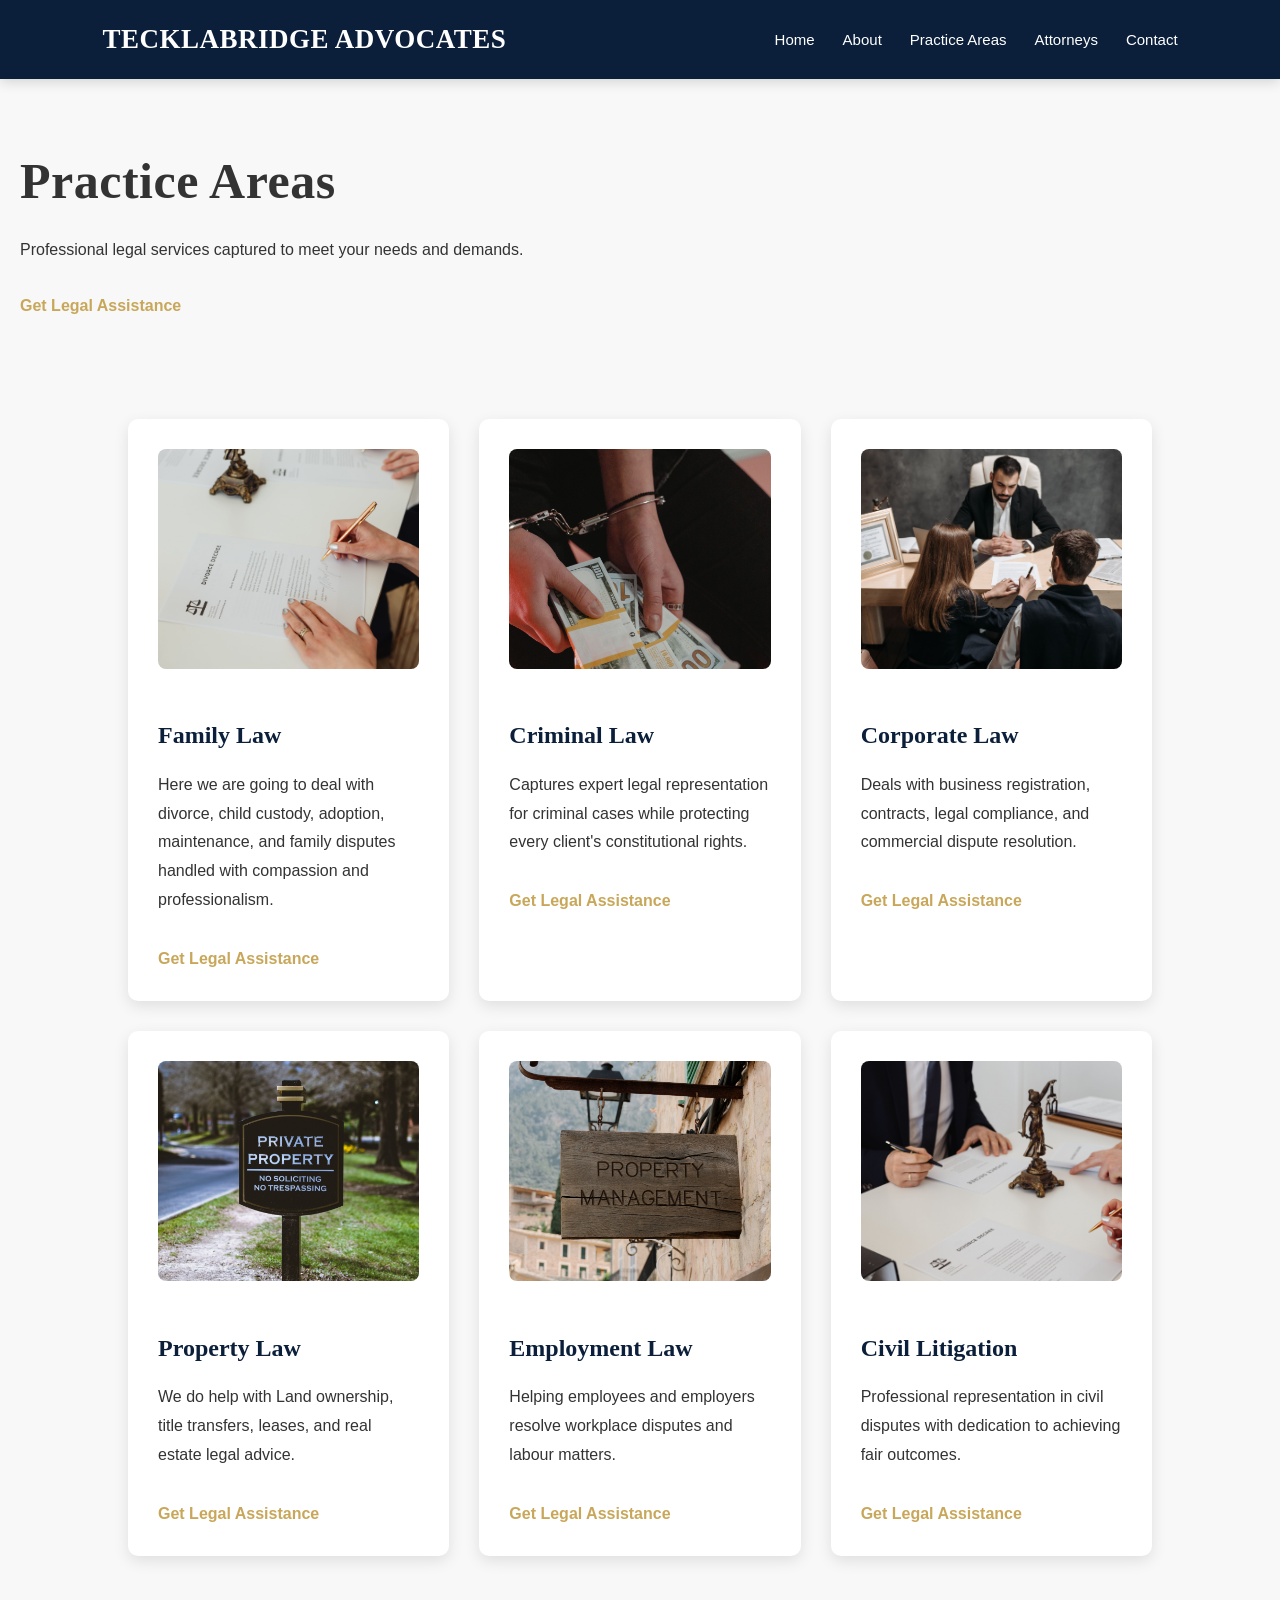
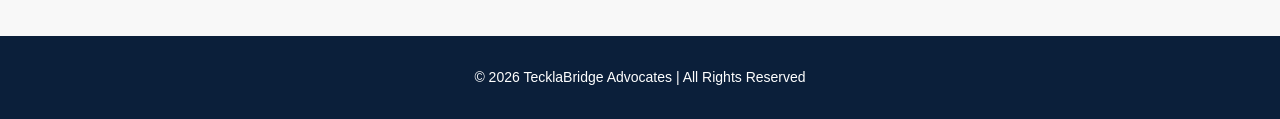
==== practice.html @ dd6d36a7 "main" ====
<!DOCTYPE html>
<html lang="en">
<head>
    <meta charset="UTF-8">
    <meta name="viewport" content="width=\, initial-scale=1.0">
    <title>practice Areas</title>
    <link rel="stylesheet" href="style.css">
</head>
<body>
    <nav>
        <div class="logo">
            TECKLABRIDGE ADVOCATES
        </div>
        <ul>
        <li><a href="index.html">Home</a></li>
        <li><a href="about.html">About</a></li>
        <li><a href="practice.html">Practice Areas</a></li>
        <li><a href="attorneys.html">Attorneys</a></li>
        <li><a href="contact.html">Contact</a></li>
    </ul>
</nav>

<section class="practice-hero">
    <div class="hero-text">
        <h1>Practice Areas</h1>
        <p>Professional legal services captured to meet your needs and demands.</p>
         <a href="contact.html" class="learn-button">
        Get Legal Assistance
    </a>
    </div>
</section>

<section class="practice-section">

    <div class="practice-card">
        <img src="images2/pexels-karola-g-7876053.jpg" alt="Family law">
        <h2>Family Law</h2>
        <p> Here we are going to deal with divorce, child custody, adoption, maintenance, and family disputes handled with compassion and professionalism.</p>
         <a href="contact.html" class="learn-button">
        Get Legal Assistance
    </a>
    </div>

    <div class="practice-card">
        <img src="images2/pexels-tima-miroshnichenko-6266697.jpg" alt="Criminal law">
        <h2>Criminal Law</h2>
        <p>Captures expert legal representation for criminal cases while protecting every client's constitutional rights.</p>
         <a href="contact.html" class="learn-button">
        Get Legal Assistance
    </a>
    </div>

    <div class="practice-card">
        <img src="images2/pexels-pavel-danilyuk-8112153.jpg" alt="Corparate law">
        <h2>Corporate Law</h2>
        <p>Deals with business registration, contracts, legal compliance, and commercial dispute resolution.</p>
         <a href="contact.html" class="learn-button">
        Get Legal Assistance
    </a>
    </div>

    <div class="practice-card">
        <img src="images2/pexels-travis-saylor-271738-951375.jpg" alt="Property law">
        <h2>Property Law</h2>
        <p>We do help with Land ownership, title transfers, leases, and real estate legal advice.</p>
         <a href="contact.html" class="learn-button">
        Get Legal Assistance
    </a>
    </div>

    <div class="practice-card">
        <img src="images2/pexels-raymond-petrik-1448389535-31493653.jpg" alt="Employment law">
        <h2>Employment Law</h2>
        <p>Helping employees and employers resolve workplace disputes and labour matters.</p>
         <a href="contact.html" class="learn-button">
        Get Legal Assistance
    </a>
    </div>

    <div class="practice-card">
        <img src="images2/pexels-karola-g-7876045.jpg" alt="Civil litigation">
        <h2>Civil Litigation</h2>
        <p>Professional representation in civil disputes with dedication to achieving fair outcomes.</p>

         <a href="contact.html" class="learn-button">
        Get Legal Assistance
    </a>
    </div>

</section>

<footer>
    <p>&copy; 2026 TecklaBridge Advocates | All Rights Reserved</p>
</footer>

</body>
</html>
        

    </nav>
</body>
</html>
---- style.css ----
*{
    margin:0
    padding:0
    box-sizing:border-box;
}

body{
    font-family: Georgia, 'Times New Roman', Times, serif;
    background:fixed;
    background-color:#f8f8f8;
    color:#333;
}

nav{
    background-color: midnightblue;
    display: flex;
    justify-content: space-between;
    padding: 20px 8%;
    font-size: 18px;
}

nav ul{
    display: flex;
    list-style: none;
}
nav ul li{
    margin-left: 30px;
}
nav ul li a{
    text-decoration: none;
    color: white;
}

.hero{
    height: 90vh;
    display: flex;
    justify-content: center;
    align-items: center;
    text-align: center;
    color: white;
    background: linear-gradient(hsla(234, 52%, 31%, 0.55),rgba(0,0,0,.55)),url(images/pexels-ekaterina-bolovtsova-6077091.jpg);
    background-size: cover;
    background-position: center;
}

.logo{
    color: white;
    font-size: 30px;
    font-family: Verdana, Geneva, Tahoma, sans-serif;
    font-weight: bold;
}

.button{
    display: inline-block;
    margin-top: 35px;
    background-color: royalblue;
    padding: 15px 35px;
    text-decoration: none;
    border-radius: 5px;
    transition: 4s;
}

.button:hover{
    background:white;
    color: skyblue;
}

/* ABOUT PAGE */

.about-hero{

height:50vh;

background:linear-gradient(rgba(0,0,0,.6),rgba(0,0,0,.6)),
url("images/pexels-mikhail-nilov-8731038.jpg");

background-size:cover;

background-position:center;

display:flex;

justify-content:center;

align-items:center;

text-align:center;

color:white;

}

.about-hero h1{

font-size:50px;

margin-bottom:15px;

}

.about-section{

padding:70px 10%;

line-height:1.8;

text-align:center;

}

.about-section h2{

margin-bottom:20px;

color:#0B1F3A;

}

.mission-vision{

display:flex;

justify-content:space-around;

padding:60px 10%;

gap:30px;

}

.box{

background:white;

padding:30px;

border-radius:10px;

box-shadow:0 5px 15px rgba(0,0,0,.15);

}

.values{

padding:70px 10%;

background:#f4f4f4;

text-align:center;

}

.value-container{

display:grid;

grid-template-columns:repeat(4,1fr);

gap:20px;

margin-top:40px;

}

.value-card{

background:white;

padding:30px;

border-radius:10px;

box-shadow:0 5px 15px rgba(0,0,0,.1);

transition:.3s;

}

.value-card:hover{

transform:translateY(-10px);

}

footer{

background:#0B1F3A;

color:white;

padding:20px;

text-align:center;

margin-top:50px;

}

.about-hero{
    height: 60vh;
}

.about-section p{
    font-size:18px;
}

.box{
    transition:0.4s;
}

.box:hover{
    transform:translateY(-8px);
    box-shadow:0 10px 25px rgba(0,0,0,.2);
}

color:#C8A75A;

/* PRACTICE PAGE */

.practice-hero{
    height:50vh;
    background:linear-gradient(rgba(0,0,0,.6),rgba(0,0,0,.6)),
    url("images/pexels-philevenphotos-36655196.jpg");

    background-size:cover;
    background-position:center;

    display:flex;
    justify-content:center;
    align-items:center;

    color:white;
    text-align:center;
}

.practice-hero h1{
    font-size:50px;
    margin-bottom:15px;
}

.practice-section{
    display:grid;
    grid-template-columns:repeat(auto-fit,minmax(300px,1fr));
    gap:30px;

    padding:80px 10%;
}

.practice-card{
    background:white;
    padding:30px;

    border-radius:10px;

    box-shadow:0 5px 15px rgba(0,0,0,.1);

    transition:.4s;
}

.practice-card:hover{
    transform:translateY(-10px);

    box-shadow:0 15px 30px rgba(0,0,0,.2);
}

.practice-card h2{
    color:#0B1F3A;
    margin-bottom:15px;
}

.practice-card p{
    line-height:1.8;
}

/* for image */
.practice-card img{
    width:100%;
    height:220px;
    object-fit:cover;
    border-radius:8px;
    margin-bottom:20px;
}



/* attornrys page */
/* =========================
   ATTORNEYS PAGE
========================= */

.attorneys-hero{
    height:50vh;

    background:
    linear-gradient(rgba(0,0,0,.65),rgba(0,0,0,.65)),
    url("images/pexels-sora-shimazaki-5673478.jpg");

    background-size:cover;
    background-position:center;

    display:flex;
    justify-content:center;
    align-items:center;

    text-align:center;

    color:white;
}

.attorneys-hero h1{
    font-size:50px;
    margin-bottom:15px;
}


/* ATTORNEYS SECTION */

.attorneys-section{
    padding:70px 10%;

    text-align:center;
}

.attorneys-section h2{
    font-size:35px;

    margin-bottom:20px;

    color:#0B1F3A;
}

.attorneys-intro{
    max-width:800px;

    margin:0 auto 50px;

    line-height:1.8;
}


/* ATTORNEY CARDS */

.attorneys-container{

    display:grid;

    grid-template-columns:
    repeat(auto-fit,minmax(280px,1fr));

    gap:30px;
}


.attorney-card{

    background:white;

    border-radius:10px;

    overflow:hidden;

    box-shadow:
    0 5px 15px rgba(0,0,0,.12);

    transition:.4s;
}


.attorney-card:hover{

    transform:translateY(-10px);

    box-shadow:
    0 15px 30px rgba(0,0,0,.2);
}


.attorney-card img{

    width:100%;

    height:300px;

    object-fit:cover;
}


.attorney-info{

    padding:25px;
}


.attorney-info h3{

    font-size:24px;

    color:#0B1F3A;

    margin-bottom:8px;
}


.attorney-info .position{

    color:#C8A75A;

    font-weight:bold;

    margin-bottom:15px;
}


.attorney-info p{

    line-height:1.7;
}


/* contact us  */
/* =========================
   CONTACT PAGE
========================= */

.contact-hero{

    height:50vh;

    background:
    linear-gradient(
        rgba(0,0,0,.65),
        rgba(0,0,0,.65)
    ),
    url("images2/pexels-ekaterina-bolovtsova-6077171.jpg");

    background-size:cover;

    background-position:center;

    display:flex;

    justify-content:center;

    align-items:center;

    text-align:center;

    color:white;
}


.contact-hero h1{

    font-size:50px;

    margin-bottom:15px;
}


/* CONTACT SECTION */

.contact-section{

    display:grid;

    grid-template-columns:
    1fr 1fr;

    gap:50px;

    padding:80px 10%;

}


/* CONTACT INFORMATION */

.contact-info{

    padding:20px;
}


.contact-info h2{

    font-size:35px;

    color:#0B1F3A;

    margin-bottom:20px;
}


.contact-info > p{

    line-height:1.8;

    margin-bottom:30px;
}


.contact-item{

    margin-bottom:25px;

}


.contact-item h3{

    color:#0B1F3A;

    margin-bottom:8px;

}


.contact-item p{

    line-height:1.6;

}


/* FORM */

.contact-form{

    background:white;

    padding:35px;

    border-radius:10px;

    box-shadow:
    0 5px 20px rgba(0,0,0,.12);

}


.contact-form h2{

    color:#0B1F3A;

    font-size:30px;

    margin-bottom:10px;

}


.contact-form > p{

    margin-bottom:25px;

}


/* FORM ELEMENTS */

.contact-form label{

    display:block;

    margin-top:15px;

    margin-bottom:7px;

    font-weight:bold;

}


.contact-form input,
.contact-form select,
.contact-form textarea{

    width:100%;

    padding:13px;

    border:1px solid #ddd;

    border-radius:5px;

    font-family:inherit;

    font-size:15px;

    box-sizing:border-box;

}


.contact-form textarea{

    resize:vertical;

}


/* SUBMIT BUTTON */

.contact-form button{

    margin-top:25px;

    width:100%;

    padding:15px;

    border:none;

    border-radius:5px;

    background:#0B1F3A;

    color:white;

    font-size:16px;

    font-weight:bold;

    cursor:pointer;

    transition:.4s;

}


.contact-form button:hover{

    background:#C8A75A;

    color:#111;

}

/* =====================================================
   LEXBRIDGE ADVOCATES
   FINAL PROFESSIONAL STYLING
===================================================== */


/* =========================
   GLOBAL STYLING
========================= */

html {
    scroll-behavior: smooth;
}

body {
    margin: 0;
    padding: 0;
    font-family: 'Poppins', sans-serif;
    color: #333;
    background: #f8f8f8;
    line-height: 1.6;
}


/* =========================
   NAVIGATION
========================= */

nav {
    background: #0B1F3A;

    display: flex;
    justify-content: space-between;
    align-items: center;

    padding: 18px 8%;

    position: sticky;
    top: 0;

    z-index: 1000;

    box-shadow: 0 3px 12px rgba(0,0,0,.15);
}


.logo {
    color: white;

    font-family: 'Playfair Display', serif;

    font-size: 27px;

    font-weight: 700;

    letter-spacing: .5px;
}


nav ul {
    display: flex;

    list-style: none;

    margin: 0;
    padding: 0;

    gap: 28px;
}


nav ul li {
    margin: 0;
}


nav ul li a {
    color: white;

    text-decoration: none;

    font-size: 15px;

    font-weight: 500;

    position: relative;

    transition: .3s;
}


nav ul li a:hover {
    color: #C8A75A;
}


/* GOLD LINE UNDER NAV LINKS */

nav ul li a::after {

    content: "";

    position: absolute;

    width: 0;

    height: 2px;

    background: #C8A75A;

    left: 0;

    bottom: -7px;

    transition: .3s;
}


nav ul li a:hover::after {
    width: 100%;
}


/* =========================
   GENERAL HEADINGS
========================= */

h1,
h2,
h3 {

    font-family: 'Playfair Display', serif;
}


h2 {
    color: #0B1F3A;
}


/* =========================
   HERO SECTIONS
========================= */

.hero,
.about-hero,
.practice-hero,
.attorneys-hero,
.contact-hero {

    position: relative;

    overflow: hidden;
}


.hero-text {

    max-width: 850px;

    padding: 20px;

    animation: fadeUp 1.2s ease;
}


.hero h1,
.about-hero h1,
.practice-hero h1,
.attorneys-hero h1,
.contact-hero h1 {

    font-family: 'Playfair Display', serif;

    letter-spacing: .5px;
}


/* =========================
   HERO ANIMATION
========================= */

@keyframes fadeUp {

    from {

        opacity: 0;

        transform: translateY(30px);

    }

    to {

        opacity: 1;

        transform: translateY(0);

    }

}


/* =========================
   BUTTONS
========================= */

.btn {

    transition:
        transform .3s ease,
        background .3s ease,
        box-shadow .3s ease;
}


.btn:hover {

    transform: translateY(-3px);

    box-shadow:
        0 8px 20px rgba(0,0,0,.2);
}


/* =========================
   PRACTICE CARDS
========================= */

.practice-card {

    overflow: hidden;

    transition:
        transform .4s ease,
        box-shadow .4s ease;
}


.practice-card:hover {

    transform: translateY(-10px);

    box-shadow:
        0 15px 30px rgba(0,0,0,.18);
}


.practice-card img {

    transition:
        transform .5s ease;
}


.practice-card:hover img {

    transform: scale(1.05);
}


/* =========================
   ABOUT CARDS
========================= */

.box,
.value-card {

    transition:
        transform .4s ease,
        box-shadow .4s ease;
}


.box:hover,
.value-card:hover {

    transform: translateY(-8px);

    box-shadow:
        0 12px 25px rgba(0,0,0,.15);
}


/* =========================
   ATTORNEY CARDS
========================= */

.attorney-card {

    overflow: hidden;

    transition:
        transform .4s ease,
        box-shadow .4s ease;
}


.attorney-card:hover {

    transform: translateY(-10px);

    box-shadow:
        0 15px 30px rgba(0,0,0,.18);
}


.attorney-card img {

    transition:
        transform .5s ease;
}


.attorney-card:hover img {

    transform: scale(1.04);
}


/* =========================
   CONTACT FORM
========================= */

.contact-form input,
.contact-form select,
.contact-form textarea {

    transition:
        border .3s ease,
        box-shadow .3s ease;
}


.contact-form input:focus,
.contact-form select:focus,
.contact-form textarea:focus {

    outline: none;

    border-color: #C8A75A;

    box-shadow:
        0 0 0 3px rgba(200,167,90,.15);
}


.contact-form button {

    transition:
        transform .3s ease,
        background .3s ease,
        box-shadow .3s ease;
}


.contact-form button:hover {

    transform: translateY(-3px);

    box-shadow:
        0 8px 18px rgba(0,0,0,.2);
}


/* =========================
   FOOTER
========================= */

footer {

    background: #0B1F3A;

    color: white;

    text-align: center;

    padding: 30px 20px;

    margin-top: 0;
}


footer p {

    margin: 0;

    font-size: 14px;
}


/* =====================================================
   TABLET RESPONSIVENESS
===================================================== */

@media (max-width: 900px) {

    nav {

        padding: 18px 5%;

    }


    nav ul {

        gap: 15px;

    }


    nav ul li a {

        font-size: 14px;

    }


    .hero h1 {

        font-size: 48px;

    }


    .about-hero h1,
    .practice-hero h1,
    .attorneys-hero h1,
    .contact-hero h1 {

        font-size: 45px;

    }


    .mission-vision {

        padding: 50px 6%;

    }


    .value-container {

        grid-template-columns:
        repeat(2, 1fr);

    }


    .contact-section {

        padding: 60px 6%;

        gap: 30px;

    }

}


/* =====================================================
   MOBILE RESPONSIVENESS
===================================================== */

@media (max-width: 700px) {


    /* NAVIGATION */

    nav {

        flex-direction: column;

        padding: 20px;

        gap: 15px;

        position: relative;

    }


    .logo {

        font-size: 25px;

        text-align: center;

    }


    nav ul {

        flex-wrap: wrap;

        justify-content: center;

        gap: 12px 18px;

    }


    nav ul li a {

        font-size: 13px;

    }


    /* HOME HERO */

    .hero {

        height: 75vh;

    }


    .hero h1 {

        font-size: 38px;

        line-height: 1.2;

    }


    .hero p {

        width: 90%;

        font-size: 15px;

        line-height: 1.7;

    }


    /* OTHER HEROES */

    .about-hero,
    .practice-hero,
    .attorneys-hero,
    .contact-hero {

        height: 45vh;

    }


    .about-hero h1,
    .practice-hero h1,
    .attorneys-hero h1,
    .contact-hero h1 {

        font-size: 36px;

        line-height: 1.2;

    }


    .hero-text {

        padding: 15px;

    }


    /* ABOUT */

    .about-section {

        padding: 50px 7%;

    }


    .about-section p {

        font-size: 15px;

    }


    /* MISSION & VISION */

    .mission-vision {

        flex-direction: column;

        padding: 50px 7%;

    }


    .box {

        width: auto;

    }


    /* VALUES */

    .values {

        padding: 50px 7%;

    }


    .value-container {

        grid-template-columns: 1fr;

        gap: 20px;

    }


    /* PRACTICE AREAS */

    .practice-section {

        grid-template-columns: 1fr;

        padding: 50px 7%;

    }


    .practice-card {

        width: auto;

    }


    .practice-card img {

        height: 230px;

    }


    /* ATTORNEYS */

    .attorneys-section {

        padding: 50px 7%;

    }


    .attorneys-container {

        grid-template-columns: 1fr;

    }


    .attorney-card img {

        height: 320px;

    }


    /* CONTACT */

    .contact-section {

        grid-template-columns: 1fr;

        padding: 50px 7%;

    }


    .contact-info {

        padding: 0;

    }


    .contact-form {

        padding: 25px;

    }


    .contact-form h2 {

        font-size: 26px;

    }


    /* BUTTON */

    .btn {

        padding: 13px 25px;

        font-size: 14px;

    }


    /* FOOTER */

    footer {

        padding: 25px 15px;

    }

}


/* =====================================================
   SMALL PHONES
===================================================== */

@media (max-width: 400px) {

    .logo {

        font-size: 22px;

    }


    nav ul {

        gap: 10px 14px;

    }


    nav ul li a {

        font-size: 12px;

    }


    .hero h1 {

        font-size: 32px;

    }


    .about-hero h1,
    .practice-hero h1,
    .attorneys-hero h1,
    .contact-hero h1 {

        font-size: 30px;

    }


    .hero p {

        font-size: 14px;

    }

}

/* =========================================
   HOME PAGE FINAL SECTIONS
========================================= */


/* ABOUT PREVIEW */

.home-about {

    display: grid;

    grid-template-columns: 1fr 1fr;

    gap: 60px;

    align-items: center;

    padding: 90px 10%;

    background: white;
}


.home-about-text h2 {

    font-size: 40px;

    line-height: 1.3;

    color: #0B1F3A;

    margin: 10px 0 20px;

}


.home-about-text p {

    line-height: 1.8;

    margin-bottom: 15px;

}


.section-label {

    color: #C8A75A;

    font-weight: 700;

    font-size: 14px;

    letter-spacing: 2px;

}


.home-about-image {

    overflow: hidden;

    border-radius: 10px;

}


.home-about-image img {

    width: 100%;

    height: 420px;

    object-fit: cover;

    transition: .5s;

}


.home-about-image:hover img {

    transform: scale(1.05);

}


/* GOLD BUTTON */

.gold-button {

    display: inline-block;

    margin-top: 15px;

    padding: 13px 28px;

    background: #C8A75A;

    color: white;

    text-decoration: none;

    border-radius: 5px;

    font-weight: 600;

    transition: .3s;

}


.gold-button:hover {

    background: #0B1F3A;

    transform: translateY(-3px);

}


/* =========================================
   WHY CHOOSE US
========================================= */

.why-us {

    text-align: center;

    padding: 90px 10%;

    background: #f4f4f4;

}


.why-us h2 {

    font-size: 40px;

    margin: 10px 0;

}


.section-intro {

    max-width: 700px;

    margin: 0 auto 50px;

    line-height: 1.8;

}


.why-container {

    display: grid;

    grid-template-columns:
    repeat(4, 1fr);

    gap: 25px;

}


.why-card {

    background: white;

    padding: 35px 25px;

    border-radius: 10px;

    box-shadow:
    0 5px 15px rgba(0,0,0,.08);

    transition: .4s;

}


.why-card:hover {

    transform: translateY(-10px);

    box-shadow:
    0 15px 30px rgba(0,0,0,.15);

}


.why-icon {

    font-size: 38px;

    margin-bottom: 15px;

}


.why-card h3 {

    color: #0B1F3A;

    margin-bottom: 12px;

}


.why-card p {

    font-size: 14px;

    line-height: 1.7;

}


/* =========================================
   CALL TO ACTION
========================================= */

.home-cta {

    background:
    linear-gradient(
        rgba(11,31,58,.92),
        rgba(11,31,58,.92)
    ),
    url("images/law.jpg");

    background-size: cover;

    background-position: center;

    color: white;

    text-align: center;

    padding: 90px 20px;

}


.home-cta h2 {

    color: white;

    font-size: 40px;

    margin-bottom: 15px;

}


.home-cta p {

    margin-bottom: 30px;

}


.cta-button {

    display: inline-block;

    background: #C8A75A;

    color: white;

    padding: 14px 30px;

    text-decoration: none;

    border-radius: 5px;

    font-weight: 600;

    transition: .3s;

}


.cta-button:hover {

    background: white;

    color: #0B1F3A;

    transform: translateY(-3px);

}

/* =========================================
   HOME PAGE MOBILE
========================================= */

@media (max-width: 900px) {

    .home-about {

        grid-template-columns: 1fr;

        padding: 70px 7%;

    }


    .home-about-image img {

        height: 350px;

    }


    .why-container {

        grid-template-columns:
        repeat(2, 1fr);

    }

}


@media (max-width: 600px) {

    .home-about {

        padding: 60px 7%;

    }


    .home-about-text h2 {

        font-size: 30px;

    }


    .home-about-image img {

        height: 280px;

    }


    .why-us {

        padding: 60px 7%;

    }


    .why-us h2 {

        font-size: 32px;

    }


    .why-container {

        grid-template-columns: 1fr;

    }


    .home-cta {

        padding: 70px 20px;

    }


    .home-cta h2 {

        font-size: 30px;

    }

}

.learn-button {

    display: inline-block;

    margin-top: 15px;

    color: #C8A75A;

    text-decoration: none;

    font-weight: 600;

    transition: .3s;

}


.learn-button:hover {

    color: #0B1F3A;

}
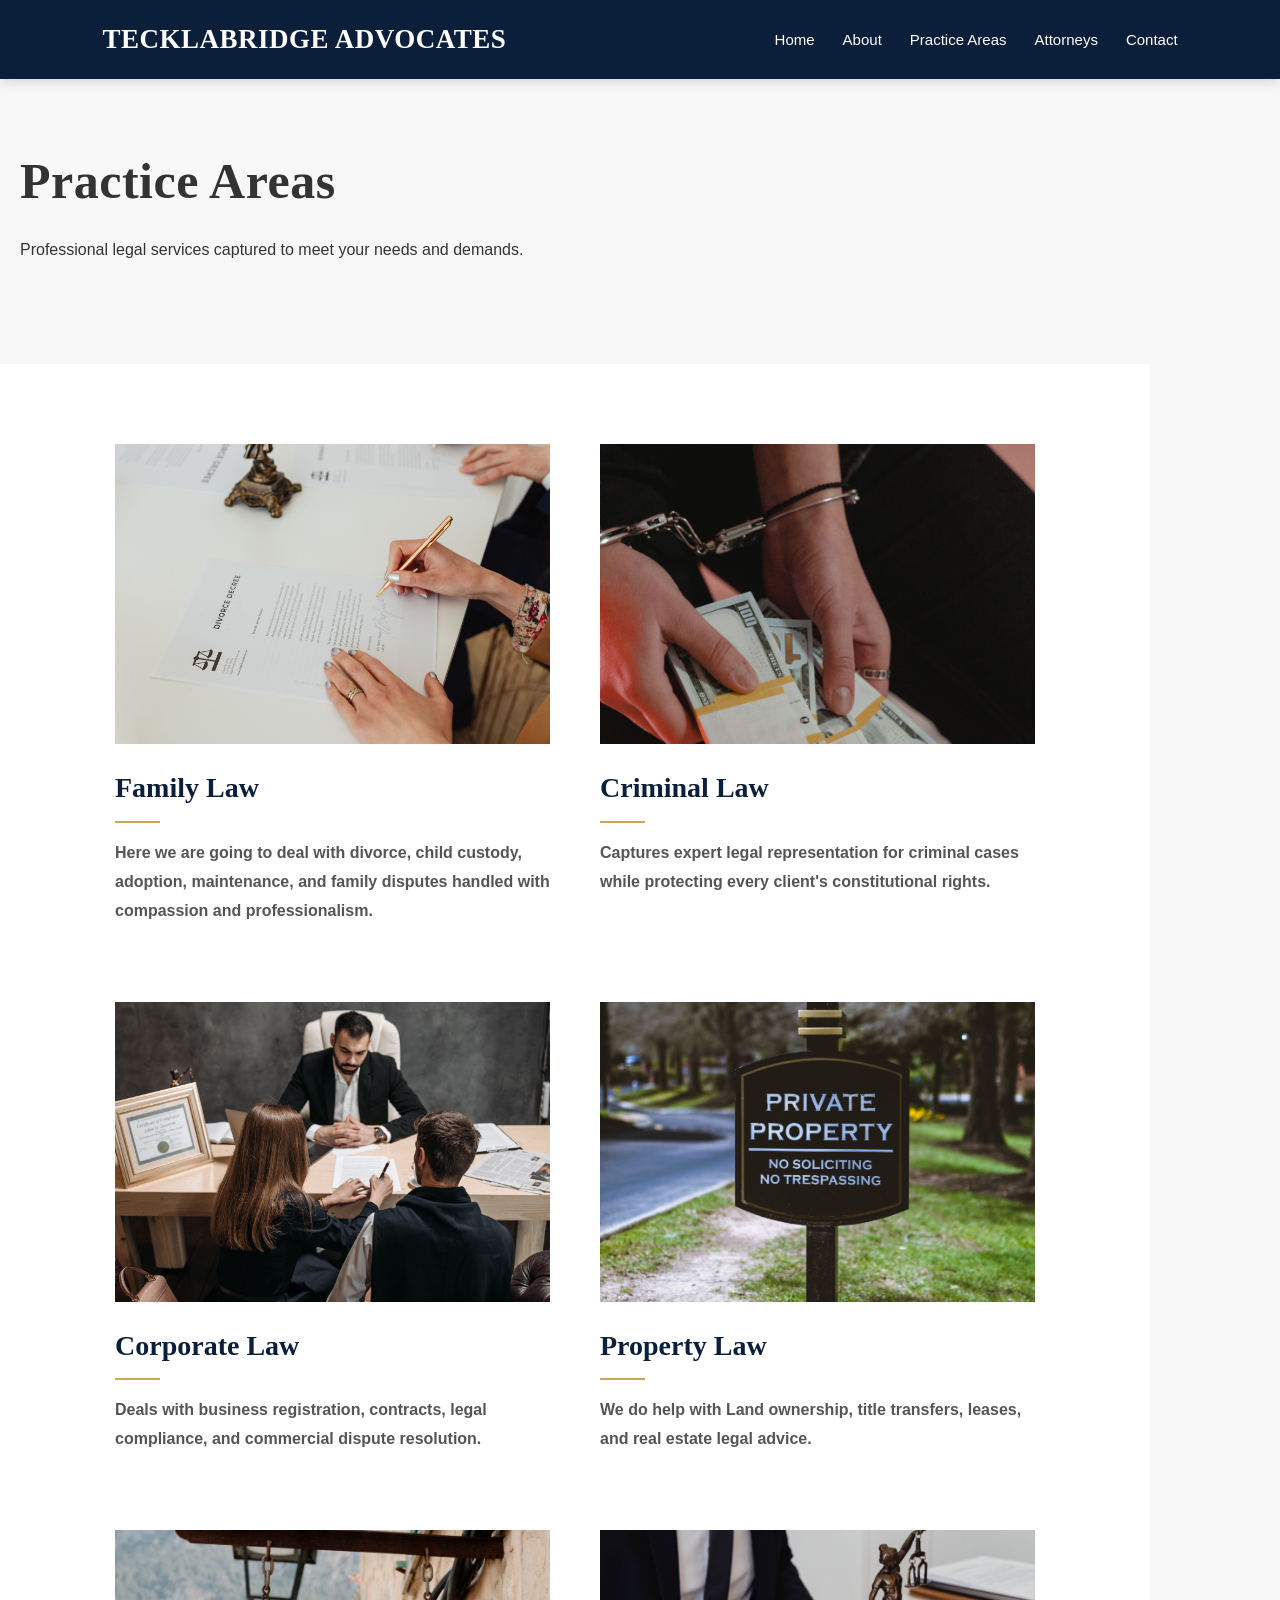
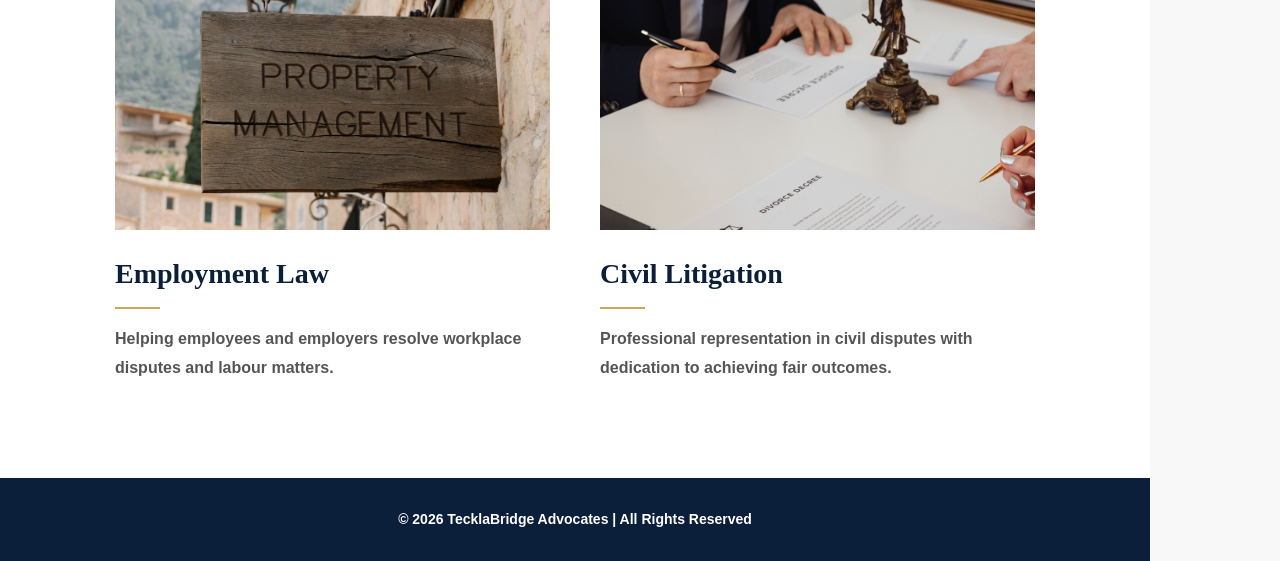
==== commit 3beeb635: "main" ====
--- a/practice.html
+++ b/practice.html
@@ -25,66 +25,54 @@
         <h1>Practice Areas</h1>
         <p>Professional legal services captured to meet your needs and demands.</p>
          <a href="contact.html" class="learn-button">
-        Get Legal Assistance
-    </a>
+        
+    
     </div>
 </section>
 
 <section class="practice-section">
 
-    <div class="practice-card">
+    <div class="practice-item">
         <img src="images2/pexels-karola-g-7876053.jpg" alt="Family law">
         <h2>Family Law</h2>
         <p> Here we are going to deal with divorce, child custody, adoption, maintenance, and family disputes handled with compassion and professionalism.</p>
-         <a href="contact.html" class="learn-button">
-        Get Legal Assistance
-    </a>
+       
+    
     </div>
 
-    <div class="practice-card">
+    <div class="practice-item">
         <img src="images2/pexels-tima-miroshnichenko-6266697.jpg" alt="Criminal law">
         <h2>Criminal Law</h2>
         <p>Captures expert legal representation for criminal cases while protecting every client's constitutional rights.</p>
-         <a href="contact.html" class="learn-button">
-        Get Legal Assistance
-    </a>
+        
     </div>
 
-    <div class="practice-card">
+    <div class="practice-item">
         <img src="images2/pexels-pavel-danilyuk-8112153.jpg" alt="Corparate law">
         <h2>Corporate Law</h2>
         <p>Deals with business registration, contracts, legal compliance, and commercial dispute resolution.</p>
-         <a href="contact.html" class="learn-button">
-        Get Legal Assistance
-    </a>
+      
+   
     </div>
 
-    <div class="practice-card">
+    <div class="practice-item">
         <img src="images2/pexels-travis-saylor-271738-951375.jpg" alt="Property law">
         <h2>Property Law</h2>
         <p>We do help with Land ownership, title transfers, leases, and real estate legal advice.</p>
-         <a href="contact.html" class="learn-button">
-        Get Legal Assistance
-    </a>
+       
+  
     </div>
 
-    <div class="practice-card">
+    <div class="practice-item">
         <img src="images2/pexels-raymond-petrik-1448389535-31493653.jpg" alt="Employment law">
         <h2>Employment Law</h2>
         <p>Helping employees and employers resolve workplace disputes and labour matters.</p>
-         <a href="contact.html" class="learn-button">
-        Get Legal Assistance
-    </a>
     </div>
 
-    <div class="practice-card">
+    <div class="practice-item">
         <img src="images2/pexels-karola-g-7876045.jpg" alt="Civil litigation">
         <h2>Civil Litigation</h2>
         <p>Professional representation in civil disputes with dedication to achieving fair outcomes.</p>
-
-         <a href="contact.html" class="learn-button">
-        Get Legal Assistance
-    </a>
     </div>
 
 </section>
--- a/style.css
+++ b/style.css
@@ -130,11 +130,11 @@
 
 .box{
 
-background:white;
+background:rgb(253, 253, 253);
 
 padding:30px;
 
-border-radius:10px;
+border-radius: 0 30px 0 30px;
 
 box-shadow:0 5px 15px rgba(0,0,0,.15);
 
@@ -266,10 +266,12 @@
 .practice-card h2{
     color:#0B1F3A;
     margin-bottom:15px;
+    border-radius: 0 30px 0 30px;
 }
 
 .practice-card p{
     line-height:1.8;
+    border-radius: 0 30px 0 30px;
 }
 
 /* for image */
@@ -1823,4 +1825,129 @@
 }
 
 
-
+/* =================================
+   PRACTICE AREAS - PHOTO LAYOUT
+================================= */
+
+.practice-section {
+
+    display: grid;
+
+    grid-template-columns: repeat(2, 1fr);
+
+    gap: 60px 50px;
+
+    padding: 80px 10%;
+
+    background: white;
+}
+
+
+.practice-item {
+
+    text-align: left;
+
+    background: transparent;
+
+    box-shadow: none;
+
+    border-radius: 0;
+
+}
+
+
+.practice-item img {
+
+    width: 100%;
+
+    height: 300px;
+
+    object-fit: cover;
+
+    display: block;
+
+    transition: transform .5s ease;
+
+}
+
+
+.practice-item:hover img {
+
+    transform: scale(1.02);
+
+}
+
+
+.practice-item h2 {
+
+    color: #0B1F3A;
+
+    font-size: 28px;
+
+    margin-top: 22px;
+
+    margin-bottom: 8px;
+
+}
+
+
+.practice-item h2::after {
+
+    content: "";
+
+    display: block;
+
+    width: 45px;
+
+    height: 2px;
+
+    background: #C8A75A;
+
+    margin-top: 10px;
+
+}
+
+
+.practice-item p {
+
+    color: #555;
+
+    line-height: 1.8;
+
+    max-width: 550px;
+
+}
+
+
+/* MOBILE */
+
+@media (max-width: 700px) {
+
+    .practice-section {
+
+        grid-template-columns: 1fr;
+
+        gap: 50px;
+
+        padding: 60px 7%;
+
+    }
+
+
+    .practice-item img {
+
+        height: 250px;
+
+    }
+
+
+    .practice-item h2 {
+
+        font-size: 25px;
+
+    }
+
+}
+
+
+
